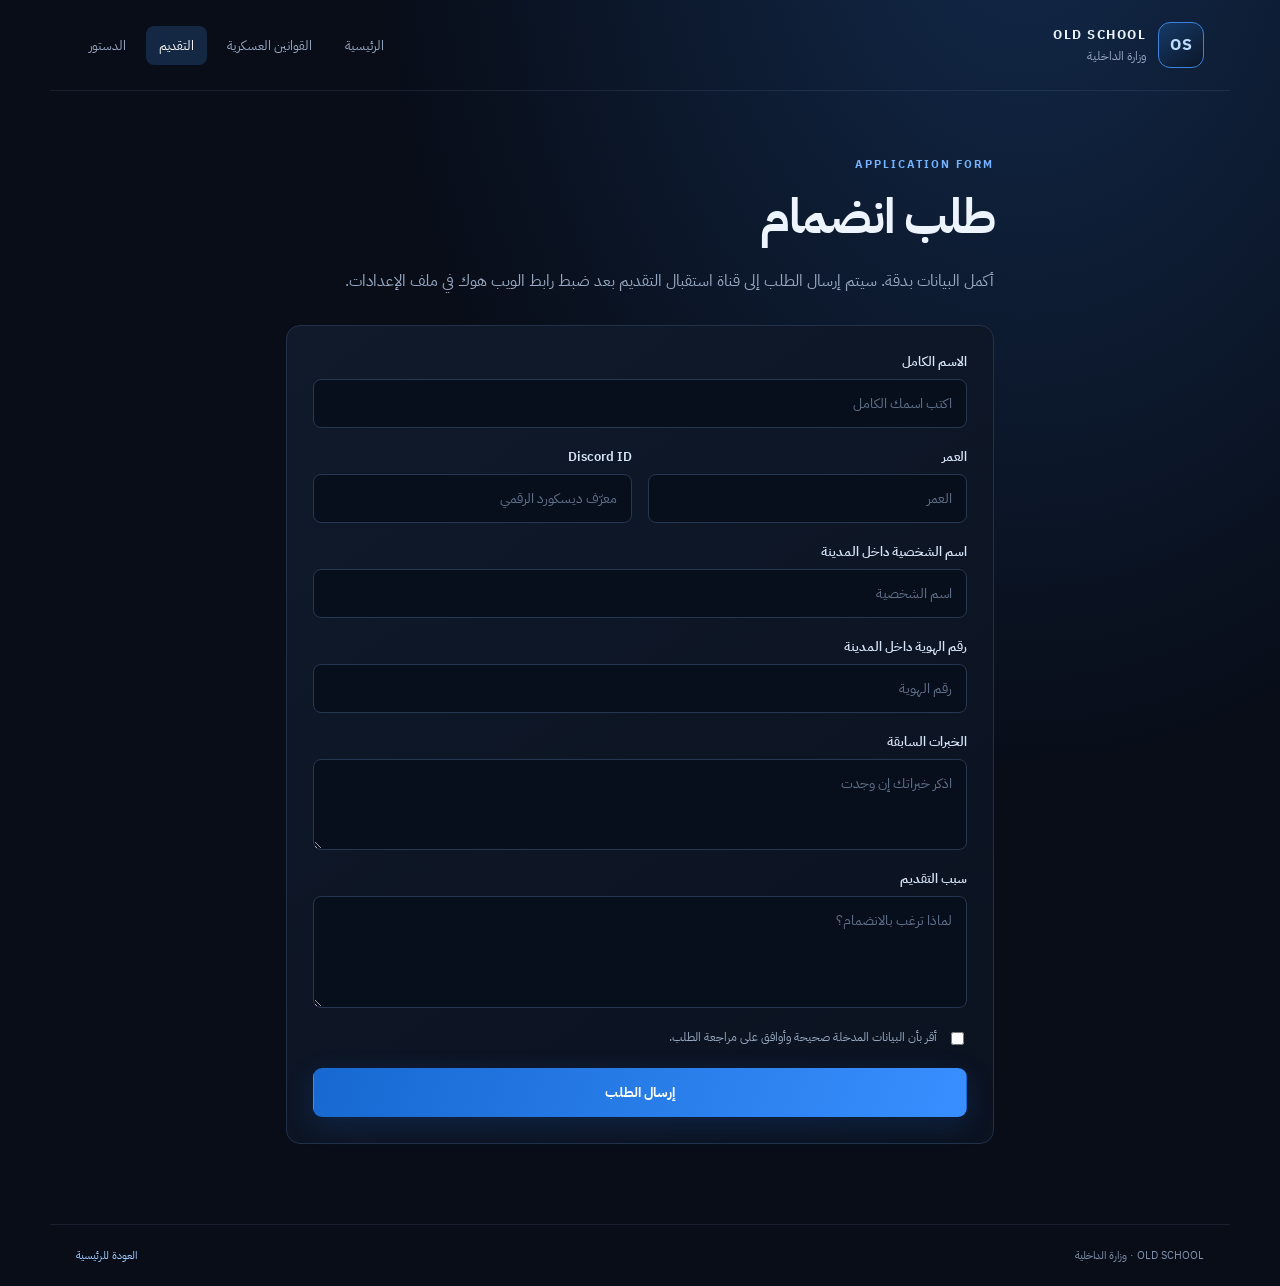
==== apply.html @ 4ee22b17 "Add files via upload" ====
<!doctype html>
<html lang="ar" dir="rtl">
<head><meta charset="utf-8"><meta name="viewport" content="width=device-width, initial-scale=1"><meta name="theme-color" content="#080d18"><title>التقديم | Old School</title><link rel="stylesheet" href="assets/style.css"></head>
<body>
<header class="topbar"><a class="brand" href="index.html"><span class="brand-mark">OS</span><span><b>OLD SCHOOL</b><small>وزارة الداخلية</small></span></a><nav><a href="index.html">الرئيسية</a><a href="laws.html">القوانين العسكرية</a><a class="active" href="apply.html">التقديم</a><a href="https://oldschoolsc7.github.io/sc7/pages/constitution.html" target="_blank" rel="noopener">الدستور</a></nav></header>
<main class="page narrow">
  <div class="eyebrow">APPLICATION FORM</div><h1>طلب انضمام</h1><p class="intro">أكمل البيانات بدقة. سيتم إرسال الطلب إلى قناة استقبال التقديم بعد ضبط رابط الويب هوك في ملف الإعدادات.</p>
  <form id="application-form" class="form-card">
    <div class="field"><label for="fullName">الاسم الكامل</label><input id="fullName" name="fullName" required maxlength="80" autocomplete="name" placeholder="اكتب اسمك الكامل"></div>
    <div class="form-grid">
      <div class="field"><label for="age">العمر</label><input id="age" name="age" type="number" required min="13" max="99" placeholder="العمر"></div>
      <div class="field"><label for="discordId">Discord ID</label><input id="discordId" name="discordId" required inputmode="numeric" pattern="[0-9]{17,20}" maxlength="20" placeholder="معرّف ديسكورد الرقمي"></div>
    </div>
    <div class="field"><label for="characterName">اسم الشخصية داخل المدينة</label><input id="characterName" name="characterName" required maxlength="80" placeholder="اسم الشخصية"></div>
    <div class="field"><label for="identityNumber">رقم الهوية داخل المدينة</label><input id="identityNumber" name="identityNumber" required maxlength="40" placeholder="رقم الهوية"></div>
    <div class="field"><label for="experience">الخبرات السابقة</label><textarea id="experience" name="experience" rows="3" maxlength="1000" placeholder="اذكر خبراتك إن وجدت"></textarea></div>
    <div class="field"><label for="reason">سبب التقديم</label><textarea id="reason" name="reason" rows="4" required maxlength="1500" placeholder="لماذا ترغب بالانضمام؟"></textarea></div>
    <label class="check"><input type="checkbox" required> أقر بأن البيانات المدخلة صحيحة وأوافق على مراجعة الطلب.</label>
    <button class="btn primary full" type="submit" id="submit-btn">إرسال الطلب</button>
    <p id="form-status" class="form-status" role="status"></p>
  </form>
</main><footer>OLD SCHOOL · وزارة الداخلية <span><a href="index.html">العودة للرئيسية</a></span></footer>
<script src="assets/config.js"></script><script src="assets/apply.js"></script>
</body></html>
---- assets/style.css ----
@import url('https://fonts.googleapis.com/css2?family=IBM+Plex+Sans+Arabic:wght@400;500;600;700&display=swap');
:root{--bg:#080d18;--panel:#0d1524;--panel2:#111d30;--line:#22314a;--text:#edf3ff;--muted:#98a9c2;--blue:#388bff;--blue2:#74b3ff}
*{box-sizing:border-box}html{scroll-behavior:smooth}body{margin:0;background:radial-gradient(ellipse at 80% -10%,#12294a 0,transparent 45%),var(--bg);color:var(--text);font-family:"IBM Plex Sans Arabic",Tahoma,sans-serif;min-height:100vh}a{color:inherit;text-decoration:none}.topbar{max-width:1180px;margin:auto;padding:22px 26px;display:flex;align-items:center;justify-content:space-between;gap:24px;border-bottom:1px solid rgba(140,170,210,.12)}.brand{display:flex;align-items:center;gap:12px}.brand-mark{width:46px;height:46px;display:grid;place-items:center;border:1px solid #3b83dc;border-radius:12px;background:linear-gradient(145deg,#163a67,#0b1628);color:#bcdcff;font-weight:700;letter-spacing:1px}.brand b,.brand small{display:block}.brand b{font-size:13px;letter-spacing:1.5px}.brand small{font-size:12px;color:var(--muted);margin-top:3px}nav{display:flex;align-items:center;gap:7px;flex-wrap:wrap}nav a{padding:10px 13px;color:var(--muted);font-size:13px;border-radius:8px;transition:.2s}nav a:hover,nav a.active{color:#fff;background:#142743}.hero{max-width:1180px;margin:0 auto;padding:94px 26px 55px;position:relative}.eyebrow{font-size:11px;letter-spacing:2px;color:var(--blue2);font-weight:700}.hero h1,.page h1{font-size:clamp(38px,6vw,64px);line-height:1.2;margin:16px 0 18px;letter-spacing:-1.5px}.hero p,.intro{max-width:680px;color:var(--muted);line-height:2;font-size:16px}.actions{display:flex;gap:12px;flex-wrap:wrap;margin-top:28px}.btn{font:inherit;font-size:14px;font-weight:700;border:1px solid transparent;border-radius:9px;padding:13px 21px;cursor:pointer;display:inline-flex;align-items:center;justify-content:center;transition:transform .2s,background .2s}.btn:hover{transform:translateY(-2px)}.primary{background:linear-gradient(110deg,#1769d1,#398fff);color:white;box-shadow:0 8px 28px #1769d133}.secondary{border-color:#2b4262;background:#0d1727;color:#d9e8ff}.hero-line{height:1px;background:linear-gradient(90deg,#398bff66,transparent);margin-top:65px}.stats{display:flex;gap:60px;padding-top:24px;flex-wrap:wrap}.stats div{display:grid;gap:5px}.stats strong{font-size:21px;color:#80b9ff}.stats span{font-size:12px;color:var(--muted)}.cards{max-width:1180px;margin:0 auto;padding:15px 26px 75px;display:grid;grid-template-columns:repeat(3,1fr);gap:16px}.card{border:1px solid var(--line);border-radius:14px;padding:25px;background:linear-gradient(145deg,#101b2d,#0b1220);min-height:220px;transition:.25s}.card:hover{border-color:#3979c2;transform:translateY(-4px)}.card-index{font-size:10px;color:#76adf4;letter-spacing:1.4px}.card h2{font-size:20px;margin:18px 0 10px}.card p{font-size:13px;line-height:1.9;color:var(--muted)}.card-link{display:inline-block;font-size:12px;color:#9fcaff;margin-top:10px}.page{max-width:1000px;margin:0 auto;padding:65px 26px 80px}.page.narrow{max-width:760px}.page h1{font-size:clamp(34px,5vw,48px)}.law-list{display:grid;gap:12px;margin-top:32px}.law{display:grid;grid-template-columns:54px 1fr;gap:15px;padding:22px;border:1px solid var(--line);border-radius:12px;background:#0d1524}.law>span{font-size:16px;font-weight:700;color:#6eafff}.law h2{font-size:17px;margin:0 0 8px}.law p{font-size:13px;line-height:2;color:var(--muted);margin:0}.notice{margin-top:22px;padding:17px;border-right:3px solid #438ef0;background:#101d30;color:#b9c9df;font-size:13px;line-height:1.9}.form-card{margin-top:28px;padding:26px;border:1px solid var(--line);border-radius:14px;background:linear-gradient(145deg,#101a2b,#0b1220)}.field{display:grid;gap:8px;margin-bottom:19px}.field label{font-size:13px;color:#d6e4f8;font-weight:600}.field input,.field textarea{width:100%;font:inherit;font-size:14px;color:var(--text);background:#080f1c;border:1px solid #263752;border-radius:8px;padding:13px 14px;outline:none;resize:vertical}.field input:focus,.field textarea:focus{border-color:#448ff0;box-shadow:0 0 0 3px #398bff18}.field input::placeholder,.field textarea::placeholder{color:#60718b}.form-grid{display:grid;grid-template-columns:1fr 1fr;gap:16px}.check{display:flex;align-items:flex-start;gap:10px;color:var(--muted);font-size:12px;line-height:1.8;margin:8px 0 20px}.check input{margin-top:5px;accent-color:var(--blue)}.full{width:100%}.btn:disabled{opacity:.65;cursor:wait;transform:none}.form-status{font-size:13px;line-height:1.8;margin-bottom:0}.form-status:empty{display:none}.form-status.success{color:#75d9a4}.form-status.error{color:#ff9c9c}footer{max-width:1180px;margin:auto;padding:22px 26px;border-top:1px solid rgba(140,170,210,.12);display:flex;justify-content:space-between;gap:15px;flex-wrap:wrap;color:#7f91aa;font-size:11px}footer a{color:#9fcaff}@media(max-width:760px){.topbar{align-items:flex-start;flex-direction:column}.cards{grid-template-columns:1fr}.hero{padding-top:60px}.stats{gap:26px}.form-grid{grid-template-columns:1fr;gap:0}.page{padding-top:45px}.form-card{padding:19px}}
.law h3{font-size:14px;color:#dceaff;margin:18px 0 7px}.law ul{margin:7px 0 15px;padding-right:23px;color:var(--muted);line-height:2}.highlight-note{margin-top:16px;padding:12px 14px;border-right:3px solid #438ef0;background:#101d30;color:#c8dcf6;border-radius:4px}.closing-note{font-weight:700;color:#8bbfff;margin-top:16px}
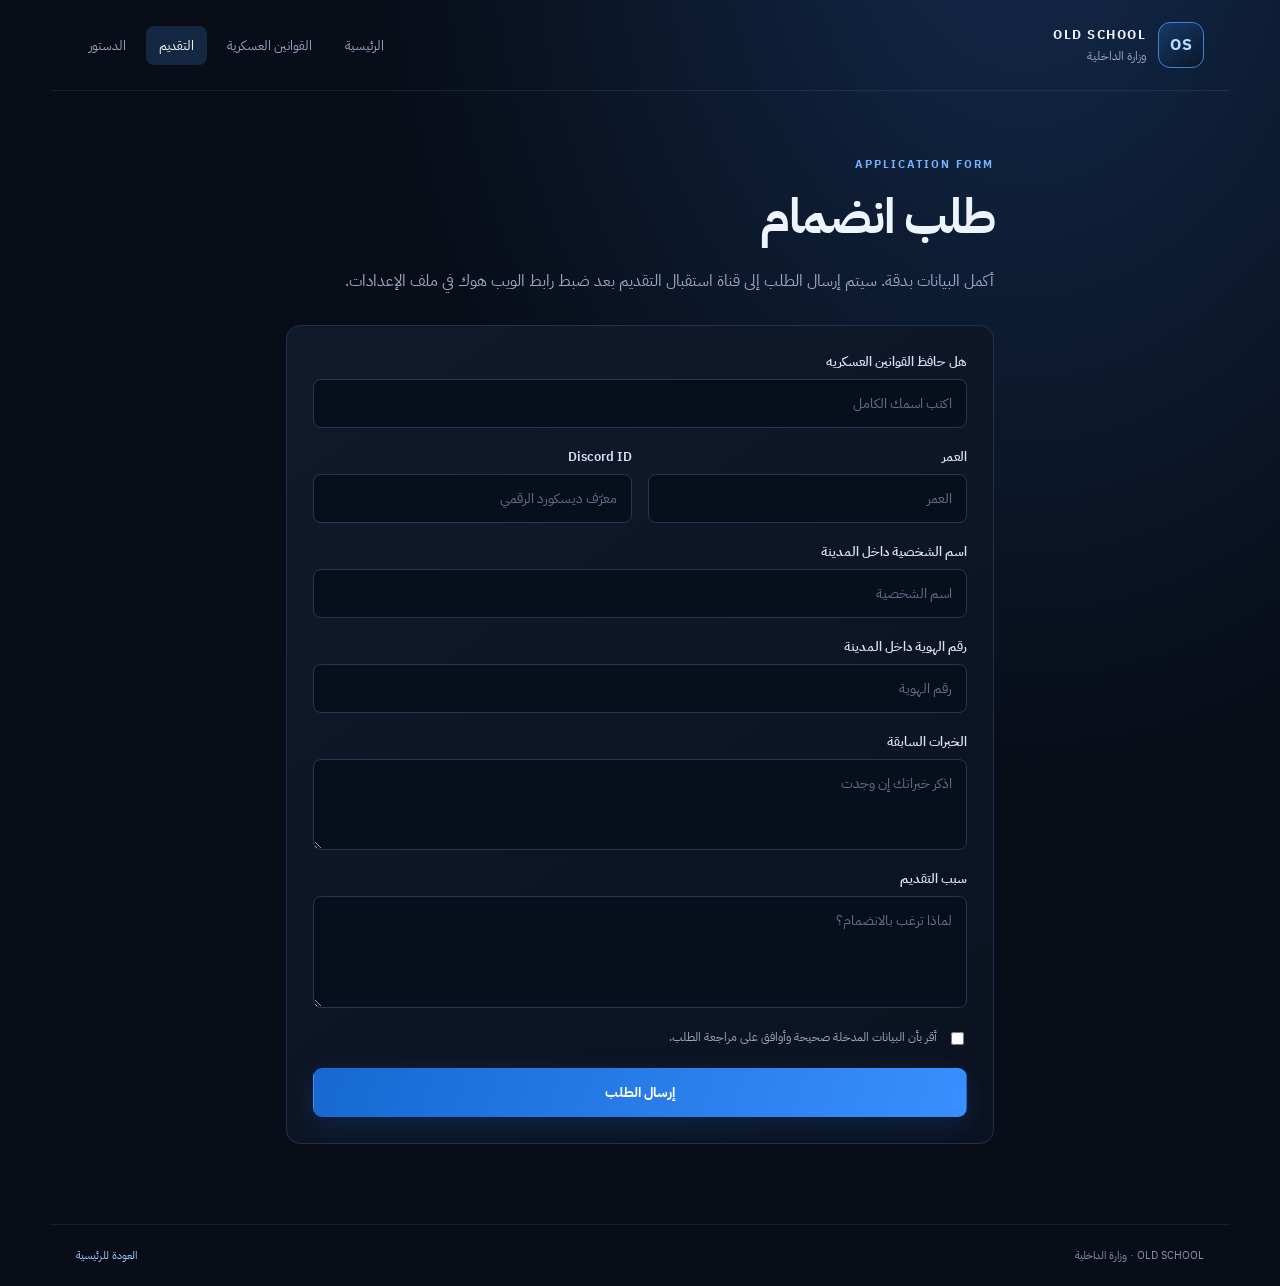
==== commit 2627105b: "Update apply.html" ====
--- a/apply.html
+++ b/apply.html
@@ -6,7 +6,7 @@
 <main class="page narrow">
   <div class="eyebrow">APPLICATION FORM</div><h1>طلب انضمام</h1><p class="intro">أكمل البيانات بدقة. سيتم إرسال الطلب إلى قناة استقبال التقديم بعد ضبط رابط الويب هوك في ملف الإعدادات.</p>
   <form id="application-form" class="form-card">
-    <div class="field"><label for="fullName">الاسم الكامل</label><input id="fullName" name="fullName" required maxlength="80" autocomplete="name" placeholder="اكتب اسمك الكامل"></div>
+    <div class="field"><label for="fullName">هل حافظ القوانين العسكريه</label><input id="fullName" name="fullName" required maxlength="80" autocomplete="name" placeholder="اكتب اسمك الكامل"></div>
     <div class="form-grid">
       <div class="field"><label for="age">العمر</label><input id="age" name="age" type="number" required min="13" max="99" placeholder="العمر"></div>
       <div class="field"><label for="discordId">Discord ID</label><input id="discordId" name="discordId" required inputmode="numeric" pattern="[0-9]{17,20}" maxlength="20" placeholder="معرّف ديسكورد الرقمي"></div>
@@ -21,4 +21,4 @@
   </form>
 </main><footer>OLD SCHOOL · وزارة الداخلية <span><a href="index.html">العودة للرئيسية</a></span></footer>
 <script src="assets/config.js"></script><script src="assets/apply.js"></script>
-</body></html>+</body></html>
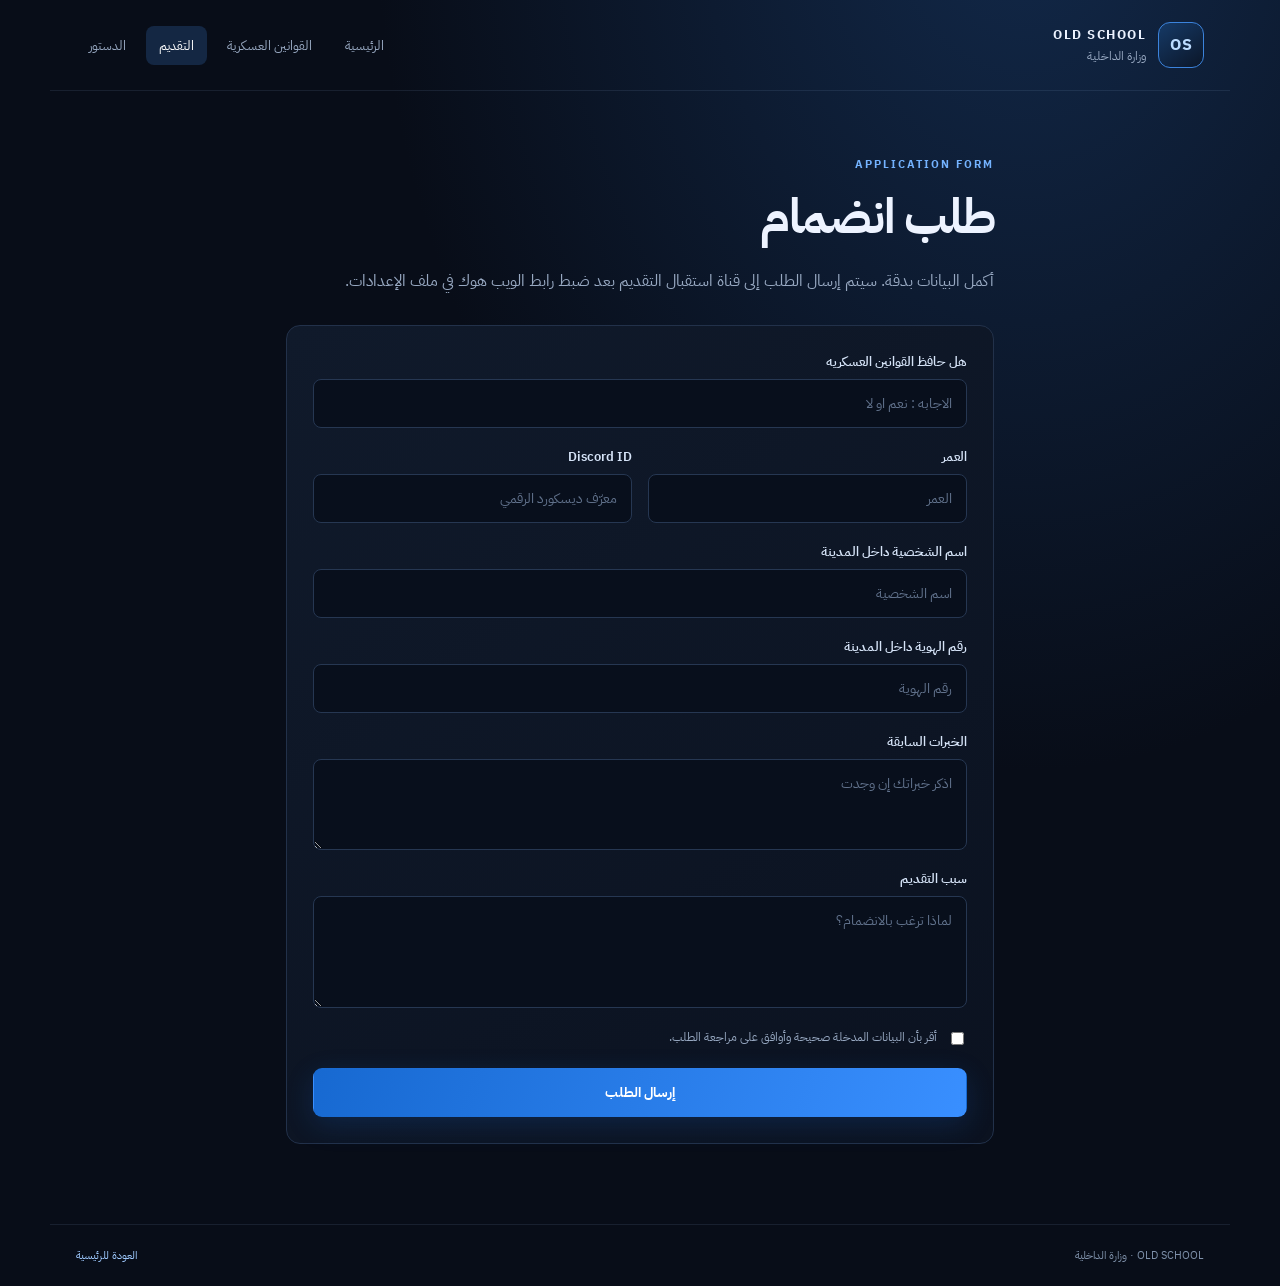
==== commit 7b7a5696: "Update apply.html" ====
--- a/apply.html
+++ b/apply.html
@@ -6,7 +6,7 @@
 <main class="page narrow">
   <div class="eyebrow">APPLICATION FORM</div><h1>طلب انضمام</h1><p class="intro">أكمل البيانات بدقة. سيتم إرسال الطلب إلى قناة استقبال التقديم بعد ضبط رابط الويب هوك في ملف الإعدادات.</p>
   <form id="application-form" class="form-card">
-    <div class="field"><label for="fullName">هل حافظ القوانين العسكريه</label><input id="fullName" name="fullName" required maxlength="80" autocomplete="name" placeholder="اكتب اسمك الكامل"></div>
+    <div class="field"><label for="fullName">هل حافظ القوانين العسكريه</label><input id="fullName" name="fullName" required maxlength="80" autocomplete="name" placeholder="الاجابه : نعم او لا"></div>
     <div class="form-grid">
       <div class="field"><label for="age">العمر</label><input id="age" name="age" type="number" required min="13" max="99" placeholder="العمر"></div>
       <div class="field"><label for="discordId">Discord ID</label><input id="discordId" name="discordId" required inputmode="numeric" pattern="[0-9]{17,20}" maxlength="20" placeholder="معرّف ديسكورد الرقمي"></div>
